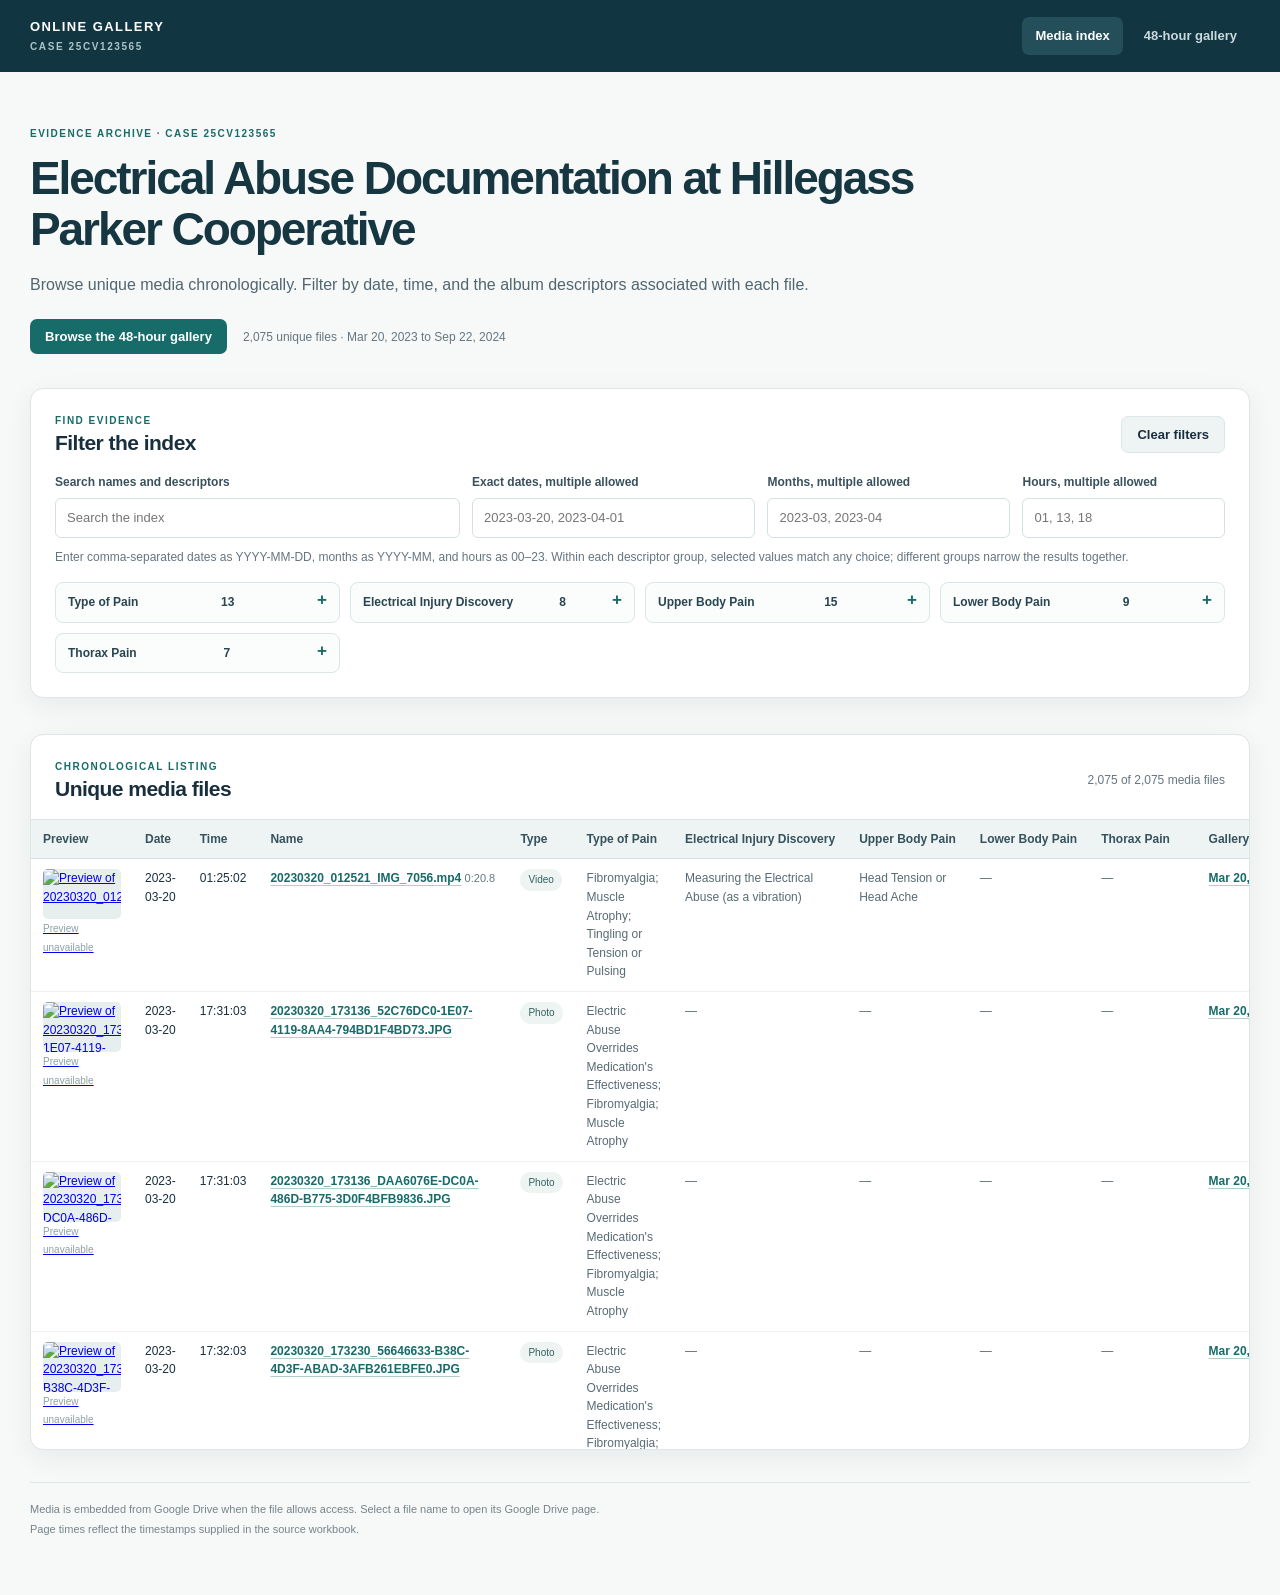
==== index.html @ 202b8a89 "Publish online gallery website" ====
<!doctype html>
<html lang="en">
<head>
  <meta charset="utf-8"><meta name="viewport" content="width=device-width, initial-scale=1">
  <meta name="description" content="Chronological index of linked video and photo evidence with filters by album descriptors and date.">
  <title>Electrical Abuse Documentation at Hillegass Parker Cooperative</title>
  <link rel="stylesheet" href="assets/site.css">
</head>
<body>
  <header class="site-header">
    <div class="header-inner">
      <a class="wordmark" href="index.html">ONLINE GALLERY <span>CASE 25CV123565</span></a>
      <nav><a class="active" href="index.html">Media index</a><a href="gallery.html">48-hour gallery</a></nav>
    </div>
  </header>
  <main class="page-wrap">
    <section class="intro">
      <p class="eyebrow">Evidence archive · Case 25CV123565</p>
      <h1>Electrical Abuse Documentation at Hillegass Parker Cooperative</h1>
      <p class="lede">Browse unique media chronologically. Filter by date, time, and the album descriptors associated with each file.</p>
      <div class="intro-actions"><a class="button primary" href="gallery.html">Browse the 48-hour gallery</a><span id="archive-summary" class="muted"></span></div>
    </section>

    <section class="filter-panel" aria-labelledby="filter-title">
      <div class="section-heading"><div><p class="eyebrow">Find evidence</p><h2 id="filter-title">Filter the index</h2></div><button id="clear-filters" class="button secondary" type="button">Clear filters</button></div>
      <div class="basic-filters">
        <label class="search-label">Search names and descriptors<input id="search" type="search" placeholder="Search the index"></label>
        <label>Exact dates, multiple allowed<input id="dates" type="text" placeholder="2023-03-20, 2023-04-01" inputmode="text"></label>
        <label>Months, multiple allowed<input id="months" type="text" placeholder="2023-03, 2023-04"></label>
        <label>Hours, multiple allowed<input id="hours" type="text" placeholder="01, 13, 18"></label>
      </div>
      <p class="filter-help">Enter comma-separated dates as YYYY-MM-DD, months as YYYY-MM, and hours as 00–23. Within each descriptor group, selected values match any choice; different groups narrow the results together.</p>
      <div class="descriptor-filters" id="descriptor-filters"></div>
    </section>

    <section class="results-section" aria-labelledby="results-title">
      <div class="section-heading results-heading"><div><p class="eyebrow">Chronological listing</p><h2 id="results-title">Unique media files</h2></div><p id="result-count" class="result-count" aria-live="polite"></p></div>
      <div class="table-scroll"><table id="media-table"><thead><tr>
        <th>Preview</th><th><button data-sort="date">Date <span></span></button></th><th><button data-sort="time">Time <span></span></button></th><th><button data-sort="name">Name <span></span></button></th><th><button data-sort="type">Type <span></span></button></th><th><button data-sort="typePain">Type of Pain <span></span></button></th><th><button data-sort="injuryDiscovery">Electrical Injury Discovery <span></span></button></th><th><button data-sort="upperBody">Upper Body Pain <span></span></button></th><th><button data-sort="lowerBody">Lower Body Pain <span></span></button></th><th><button data-sort="thorax">Thorax Pain <span></span></button></th><th>Gallery page</th>
      </tr></thead><tbody id="media-rows"></tbody></table></div>
      <p id="empty-state" class="empty-state" hidden>No media matches these filters. Clear a filter or change your search.</p>
    </section>
    <footer class="site-footer"><p>Media is embedded from Google Drive when the file allows access. Select a file name to open its Google Drive page.</p><p>Page times reflect the timestamps supplied in the source workbook.</p></footer>
  </main>
  <script src="media-data.js"></script><script src="assets/site.js"></script>
</body>
</html>
---- assets/site.css ----
:root{--ink:#192f3d;--muted:#657580;--line:#dce5e8;--paper:#f7f9f8;--panel:#fff;--teal:#176b68;--teal-dark:#105451;--soft:#e8f2f0;--gold:#d8a95f;--shadow:0 8px 28px rgba(20,49,60,.07)}
*{box-sizing:border-box}body{margin:0;background:var(--paper);color:var(--ink);font-family:'Avenir Next',Arial,sans-serif;line-height:1.55}.site-header{background:#123542;color:#fff}.header-inner{max-width:1440px;margin:auto;padding:17px 30px;display:flex;align-items:center;justify-content:space-between;gap:24px}.wordmark{color:#fff;text-decoration:none;font-family:'Avenir Next',Arial,sans-serif;font-size:13px;font-weight:800;letter-spacing:.11em}.wordmark span{display:block;color:#a9c5c7;font-size:10px;letter-spacing:.16em;margin-top:2px}.site-header nav{display:flex;gap:8px}.site-header nav a{color:#c9d9dc;padding:9px 13px;border-radius:7px;text-decoration:none;font-size:13px;font-weight:600}.site-header nav a:hover,.site-header nav a.active{background:#244e59;color:#fff}.page-wrap{max-width:1440px;margin:0 auto;padding:0 30px 54px}.intro{padding:54px 0 34px;max-width:1030px}.eyebrow{text-transform:uppercase;letter-spacing:.15em;font-size:10px;font-weight:700;color:var(--teal);margin:0 0 11px}.intro h1{font:800 clamp(30px,4vw,46px)/1.12 'Avenir Next',Arial,sans-serif;letter-spacing:-.045em;margin:0;max-width:900px;color:#163642}.lede{font-size:16px;color:#516570;max-width:790px;margin:17px 0 22px}.intro-actions{display:flex;align-items:center;flex-wrap:wrap;gap:16px}.button{display:inline-flex;align-items:center;justify-content:center;border:0;border-radius:7px;padding:10px 15px;text-decoration:none;font:600 13px 'Avenir Next',sans-serif;cursor:pointer;transition:.15s}.button.primary{background:var(--teal);color:#fff}.button.primary:hover{background:var(--teal-dark)}.button.secondary{background:#eef3f3;color:var(--ink);border:1px solid var(--line)}.button.secondary:hover{border-color:#98b9b7;background:#e5efed}.muted,.filter-help{color:var(--muted);font-size:12px}.filter-panel,.results-section{background:var(--panel);border:1px solid var(--line);border-radius:13px;box-shadow:var(--shadow)}.filter-panel{padding:24px;margin-bottom:36px}.section-heading{display:flex;align-items:center;justify-content:space-between;gap:18px;margin-bottom:18px}.section-heading .eyebrow{margin-bottom:2px}.section-heading h2{font:700 21px 'Avenir Next',Arial,sans-serif;letter-spacing:-.025em;margin:0}.basic-filters{display:grid;grid-template-columns:2fr 1.4fr 1.2fr 1fr;gap:12px}.basic-filters label,.window-picker label{display:flex;flex-direction:column;gap:6px;color:#39515c;font-size:12px;font-weight:600}.basic-filters input,.window-picker input{width:100%;min-height:40px;padding:9px 11px;border:1px solid #d5e0e3;border-radius:6px;background:white;color:var(--ink);font:13px 'Avenir Next',sans-serif;outline:none}.basic-filters input:focus,.window-picker input:focus{border-color:var(--teal);box-shadow:0 0 0 3px #176b681c}.filter-help{margin:10px 0 16px}.descriptor-filters{display:grid;grid-template-columns:repeat(4,minmax(0,1fr));gap:10px}.descriptor-group{border:1px solid var(--line);border-radius:8px;background:#fbfcfc;min-width:0}.descriptor-group summary{padding:10px 12px;cursor:pointer;font-size:12px;font-weight:700;color:#284550;list-style:none;display:flex;justify-content:space-between;gap:8px}.descriptor-group summary::-webkit-details-marker{display:none}.descriptor-group summary:after{content:'+';color:var(--teal);font-size:17px;line-height:14px}.descriptor-group[open] summary:after{content:'−'}.descriptor-group .choice-search{margin:0 10px 8px;width:calc(100% - 20px);padding:7px;border:1px solid var(--line);border-radius:5px;font:12px 'Avenir Next',sans-serif}.choice-list{max-height:220px;overflow:auto;border-top:1px solid var(--line);padding:4px 10px 8px}.choice-list label{display:flex;align-items:flex-start;gap:7px;padding:5px 0;color:#475b65;font-size:11px;line-height:1.35;cursor:pointer}.choice-list input{accent-color:var(--teal);margin:2px 0 0;flex:0 0 auto}.results-section{padding:24px 0 0;overflow:hidden}.results-heading{padding:0 24px}.result-count{margin:0;color:var(--muted);font-size:12px}.table-scroll{overflow:auto;max-height:70vh;border-top:1px solid var(--line)}table{border-collapse:separate;border-spacing:0;width:100%;font-size:12px;min-width:1050px}thead{position:sticky;top:0;z-index:1}th{background:#eef3f3;color:#36525d;text-align:left;padding:10px 12px;border-bottom:1px solid #d6e1e4;font-weight:700;white-space:nowrap}th button{border:0;background:none;color:inherit;font:inherit;padding:0;cursor:pointer}th button:hover{color:var(--teal)}th button span{color:var(--teal)}td{padding:10px 12px;border-bottom:1px solid #edf1f2;vertical-align:top;max-width:250px}tbody tr:hover{background:#f5faf9}.file-link,.text-link{color:var(--teal);font-weight:600;text-decoration:underline;text-decoration-color:#b1ceca;text-underline-offset:3px}.file-link:hover,.text-link:hover{color:var(--teal-dark)}.descriptor-cell{color:#586b75;max-width:270px}.duration-inline{color:#637780;font-size:11px;font-weight:500;white-space:nowrap}.type-pill{display:inline-block;background:#edf4f2;border-radius:20px;padding:3px 8px;font-size:10px;color:#32615e;white-space:nowrap}.gallery-page{max-width:1480px}.gallery-intro{max-width:1120px;padding-bottom:24px}.gallery-intro h1{font-size:clamp(27px,3.5vw,40px)}.window-picker{display:flex;align-items:end;gap:12px;flex-wrap:wrap}.window-picker label{min-width:180px}.window-picker input{min-height:39px}.window-label{color:#244c57;font-weight:700;font-size:14px;margin:17px 0 5px}.gallery-count{color:var(--muted);font-size:12px;margin:12px 0}.gallery-grid{display:grid;grid-template-columns:repeat(2,minmax(0,1fr));gap:20px}.media-card{background:var(--panel);border:1px solid var(--line);border-radius:12px;overflow:hidden;box-shadow:var(--shadow);min-width:0}.media-frame{background:#102832;aspect-ratio:16/9;display:flex;align-items:center;justify-content:center;overflow:hidden}.media-frame iframe{width:100%;height:100%;border:0}.media-frame img{display:block;width:100%;height:100%;object-fit:contain}.media-frame .image-fallback{display:none;color:#fff;text-align:center;padding:20px}.media-card-content{padding:16px 18px 18px}.media-title-row{display:flex;justify-content:space-between;align-items:flex-start;gap:10px}.media-card h2{font:700 15px/1.4 'Avenir Next',Arial,sans-serif;margin:0 0 7px;overflow-wrap:anywhere}.media-card h2 a{color:#1c5860;text-decoration-color:#a7c8c7;text-underline-offset:3px}.media-meta{font-size:11px;color:var(--muted);margin:0 0 14px}.album-table{width:100%;min-width:0;border:1px solid var(--line);border-radius:7px;overflow:hidden}.album-table th,.album-table td{padding:8px 10px;text-align:left;font-size:11px;white-space:normal;max-width:none}.album-table th{width:28%;background:#f0f5f4;color:#35525c}.album-table td{color:#526670}.album-table tr:last-child th,.album-table tr:last-child td{border-bottom:0}.empty-state{padding:30px;color:var(--muted);background:#f6f9f9;border:1px dashed #bacbce;border-radius:10px;text-align:center}.site-footer{border-top:1px solid var(--line);margin-top:32px;padding-top:15px;color:#75848a;font-size:11px}.site-footer p{margin:3px 0}.hidden-row{display:none!important}
@media(max-width:950px){.basic-filters{grid-template-columns:repeat(2,minmax(0,1fr))}.descriptor-filters{grid-template-columns:repeat(2,minmax(0,1fr))}.gallery-grid{grid-template-columns:1fr}}
@media(max-width:600px){.header-inner{padding:14px 17px;align-items:flex-start;flex-direction:column;gap:10px}.site-header nav{width:100%}.site-header nav a{padding:8px 9px}.page-wrap{padding:0 16px 36px}.intro{padding:36px 0 26px}.intro h1{font-size:31px}.filter-panel{padding:16px}.basic-filters,.descriptor-filters{grid-template-columns:1fr}.section-heading{align-items:flex-start}.results-section{padding-top:18px}.results-heading{padding:0 16px}.window-picker{align-items:stretch}.window-picker label{order:-1;width:100%}.window-picker .button{flex:1}.media-card-content{padding:14px}.gallery-grid{gap:14px}}

.index-thumb{width:78px;height:50px;object-fit:cover;border-radius:5px;background:#e7eeee;display:block}.thumb-link{display:block;width:78px}.thumb-fallback{color:#8da1a5;font-size:10px;line-height:1.25}.media-frame{position:relative}.media-thumb{width:100%;height:100%;object-fit:contain;display:block}.play-overlay{position:absolute;top:50%;left:50%;transform:translate(-50%,-50%);width:58px;height:58px;border:1px solid #ffffffa8;border-radius:50%;background:#123542d9;color:white;font-size:24px;cursor:pointer;box-shadow:0 2px 12px #0005}.play-overlay:hover{background:#176b68}.media-frame .thumb-fallback{display:none;color:#d6e1e2;text-align:center;padding:18px;font-size:12px}
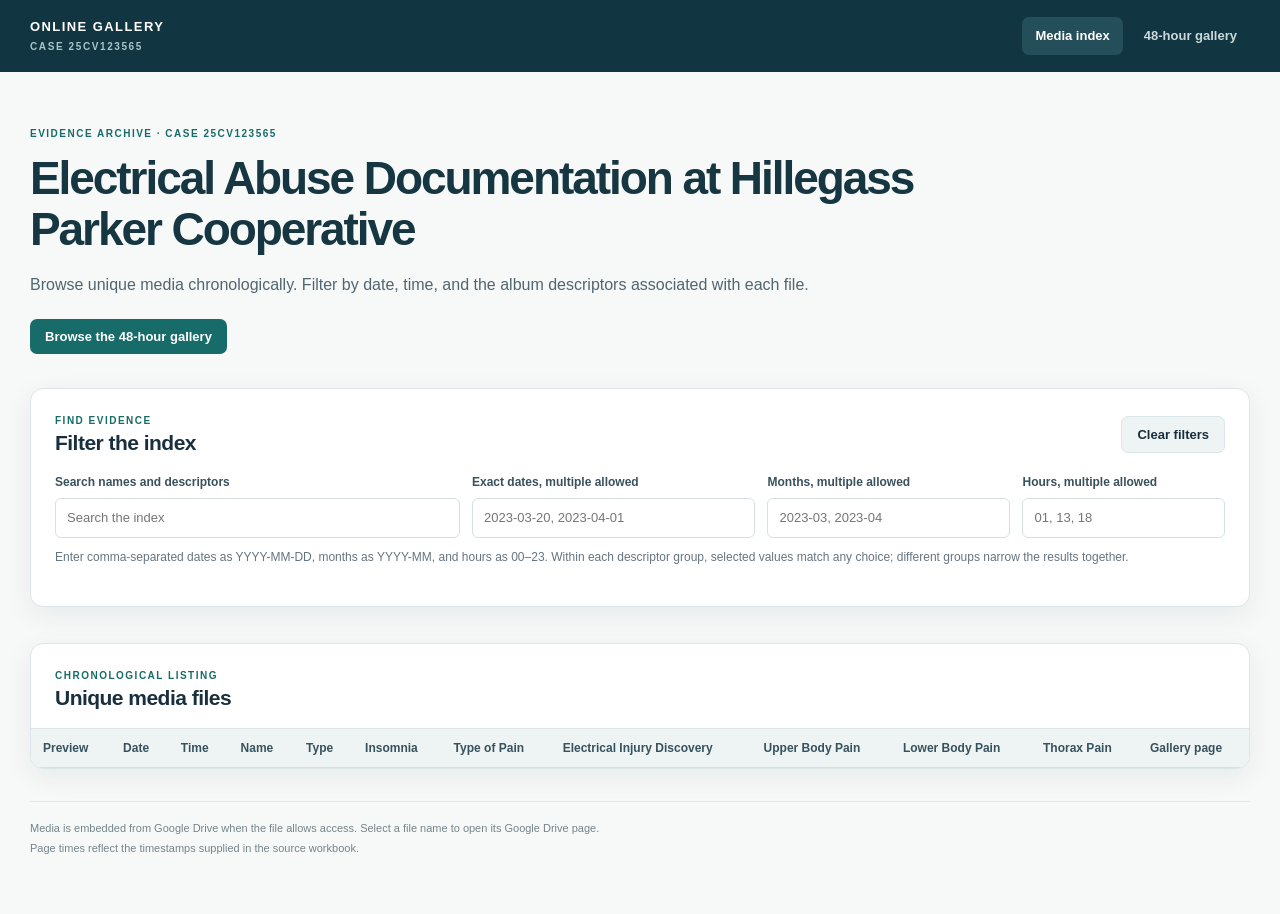
==== commit e3c52e9f: "Add insomnia evidence to gallery" ====
--- a/index.html
+++ b/index.html
@@ -36,7 +36,7 @@
     <section class="results-section" aria-labelledby="results-title">
       <div class="section-heading results-heading"><div><p class="eyebrow">Chronological listing</p><h2 id="results-title">Unique media files</h2></div><p id="result-count" class="result-count" aria-live="polite"></p></div>
       <div class="table-scroll"><table id="media-table"><thead><tr>
-        <th>Preview</th><th><button data-sort="date">Date <span></span></button></th><th><button data-sort="time">Time <span></span></button></th><th><button data-sort="name">Name <span></span></button></th><th><button data-sort="type">Type <span></span></button></th><th><button data-sort="typePain">Type of Pain <span></span></button></th><th><button data-sort="injuryDiscovery">Electrical Injury Discovery <span></span></button></th><th><button data-sort="upperBody">Upper Body Pain <span></span></button></th><th><button data-sort="lowerBody">Lower Body Pain <span></span></button></th><th><button data-sort="thorax">Thorax Pain <span></span></button></th><th>Gallery page</th>
+        <th>Preview</th><th><button data-sort="date">Date <span></span></button></th><th><button data-sort="time">Time <span></span></button></th><th><button data-sort="name">Name <span></span></button></th><th><button data-sort="type">Type <span></span></button></th><th><button data-sort="insomnia">Insomnia <span></span></button></th><th><button data-sort="typePain">Type of Pain <span></span></button></th><th><button data-sort="injuryDiscovery">Electrical Injury Discovery <span></span></button></th><th><button data-sort="upperBody">Upper Body Pain <span></span></button></th><th><button data-sort="lowerBody">Lower Body Pain <span></span></button></th><th><button data-sort="thorax">Thorax Pain <span></span></button></th><th>Gallery page</th>
       </tr></thead><tbody id="media-rows"></tbody></table></div>
       <p id="empty-state" class="empty-state" hidden>No media matches these filters. Clear a filter or change your search.</p>
     </section>
@@ -44,4 +44,4 @@
   </main>
   <script src="media-data.js"></script><script src="assets/site.js"></script>
 </body>
-</html>+</html>
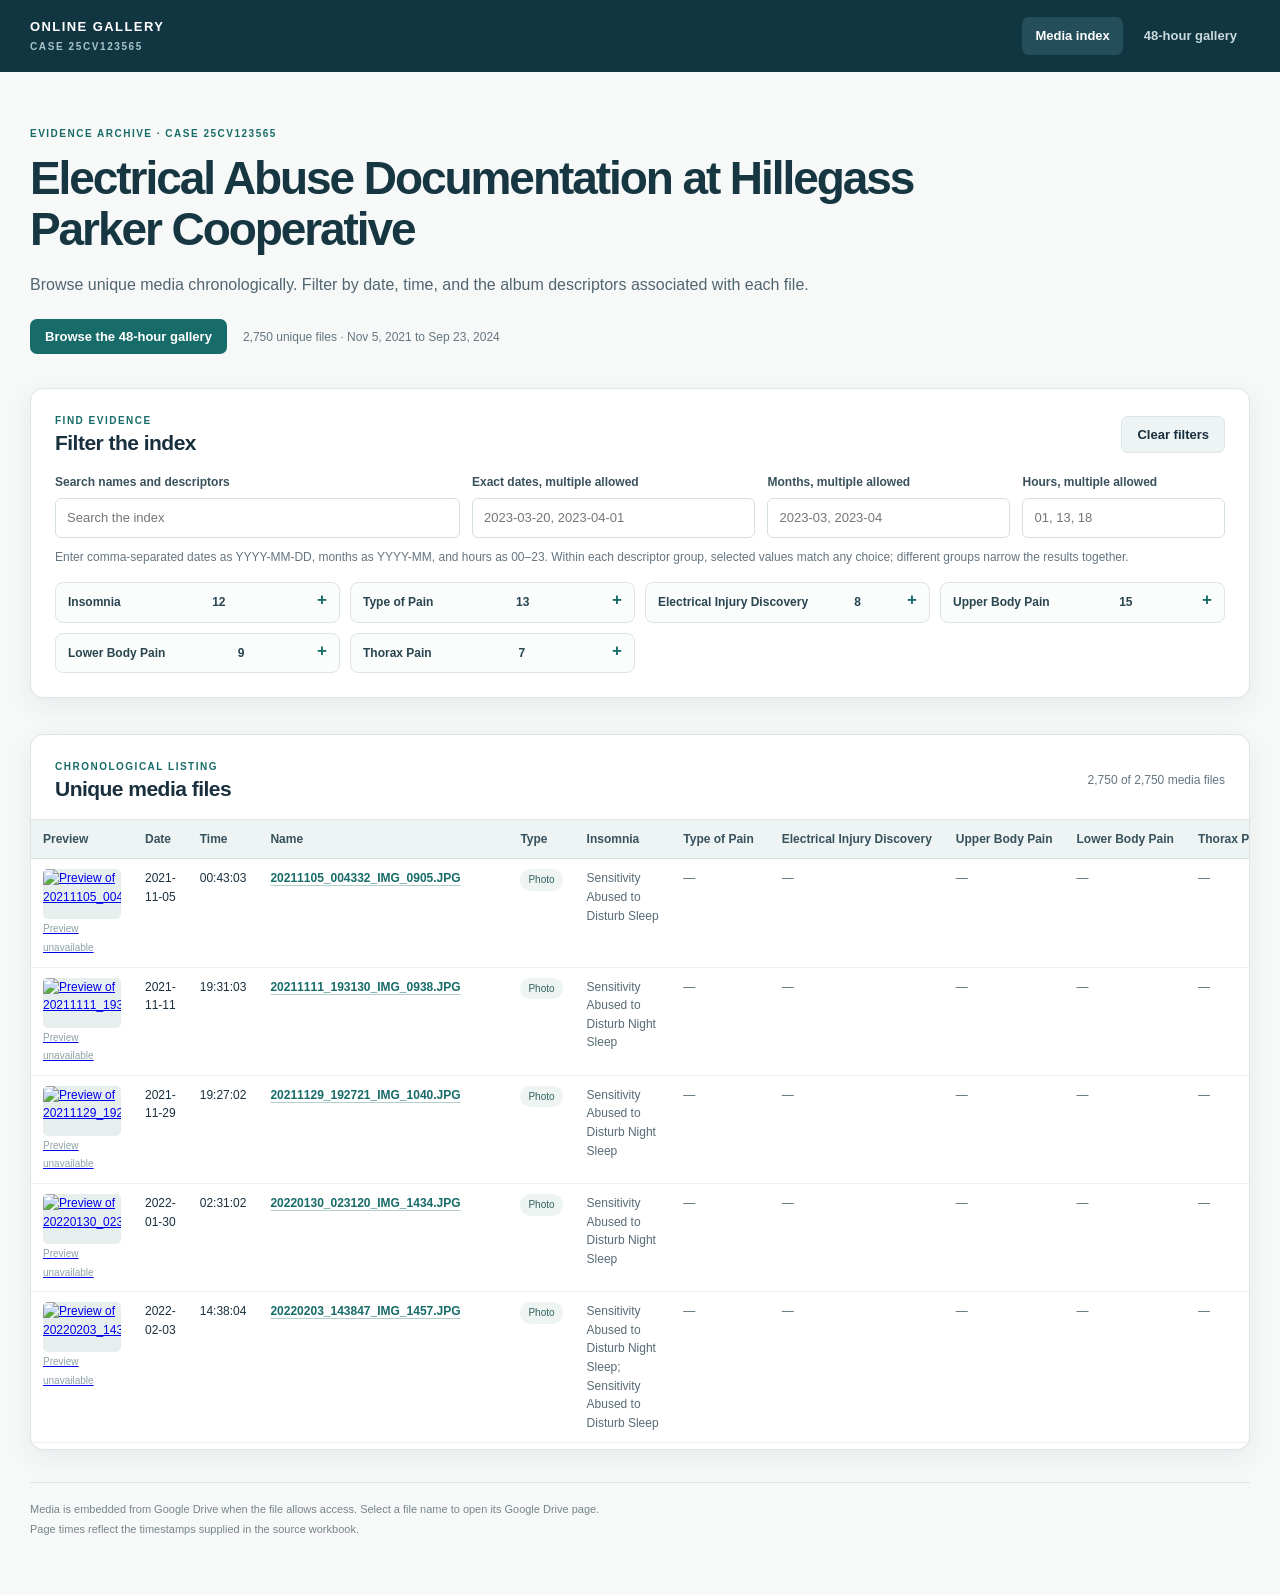
==== commit 9a1fc479: "Refresh gallery script assets" ====
--- a/index.html
+++ b/index.html
@@ -42,6 +42,6 @@
     </section>
     <footer class="site-footer"><p>Media is embedded from Google Drive when the file allows access. Select a file name to open its Google Drive page.</p><p>Page times reflect the timestamps supplied in the source workbook.</p></footer>
   </main>
-  <script src="media-data.js"></script><script src="assets/site.js"></script>
+  <script src="media-data.js?v=5b4b05e"></script><script src="assets/site.js?v=5b4b05e"></script>
 </body>
 </html>
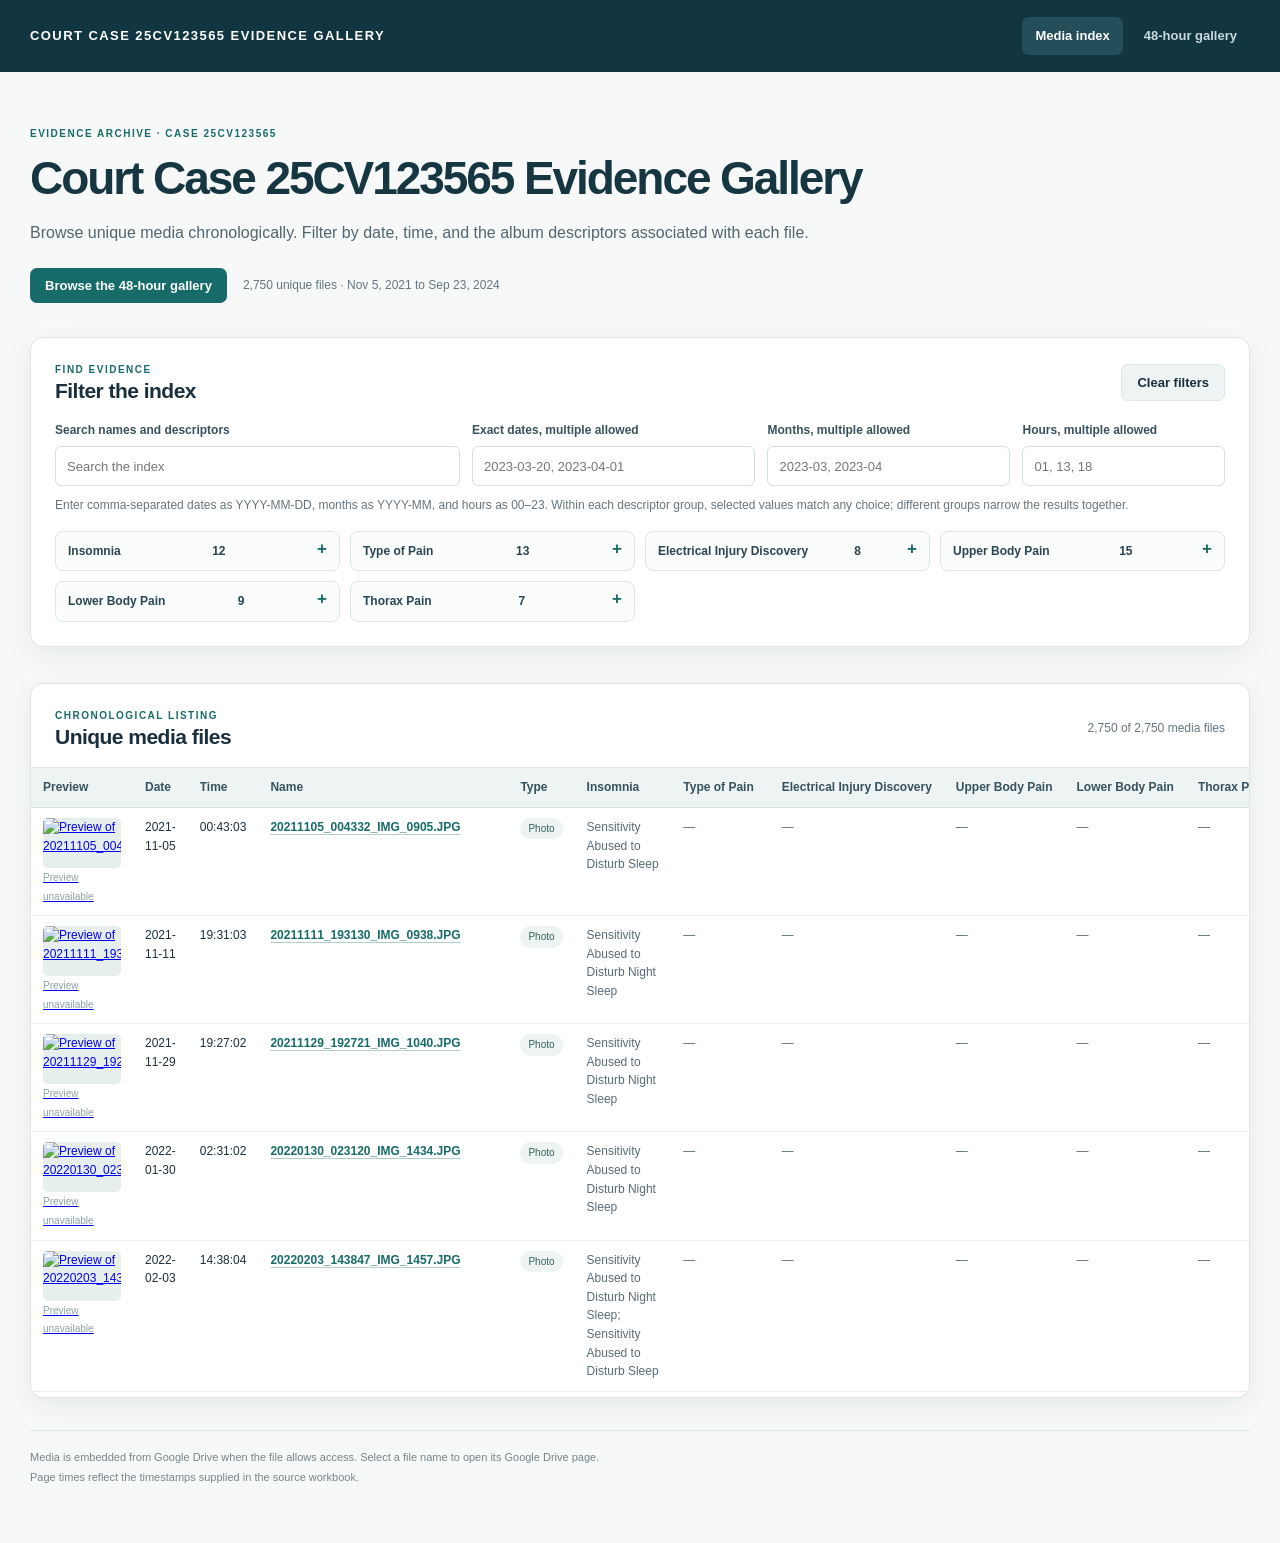
==== commit dd5696ad: "Rename website to Court Case 25CV123565 Evidence Gallery" ====
--- a/index.html
+++ b/index.html
@@ -3,20 +3,20 @@
 <head>
   <meta charset="utf-8"><meta name="viewport" content="width=device-width, initial-scale=1">
   <meta name="description" content="Chronological index of linked video and photo evidence with filters by album descriptors and date.">
-  <title>Electrical Abuse Documentation at Hillegass Parker Cooperative</title>
+  <title>Court Case 25CV123565 Evidence Gallery</title>
   <link rel="stylesheet" href="assets/site.css">
 </head>
 <body>
   <header class="site-header">
     <div class="header-inner">
-      <a class="wordmark" href="index.html">ONLINE GALLERY <span>CASE 25CV123565</span></a>
+      <a class="wordmark" href="index.html">COURT CASE 25CV123565 EVIDENCE GALLERY</a>
       <nav><a class="active" href="index.html">Media index</a><a href="gallery.html">48-hour gallery</a></nav>
     </div>
   </header>
   <main class="page-wrap">
     <section class="intro">
       <p class="eyebrow">Evidence archive · Case 25CV123565</p>
-      <h1>Electrical Abuse Documentation at Hillegass Parker Cooperative</h1>
+      <h1>Court Case 25CV123565 Evidence Gallery</h1>
       <p class="lede">Browse unique media chronologically. Filter by date, time, and the album descriptors associated with each file.</p>
       <div class="intro-actions"><a class="button primary" href="gallery.html">Browse the 48-hour gallery</a><span id="archive-summary" class="muted"></span></div>
     </section>
